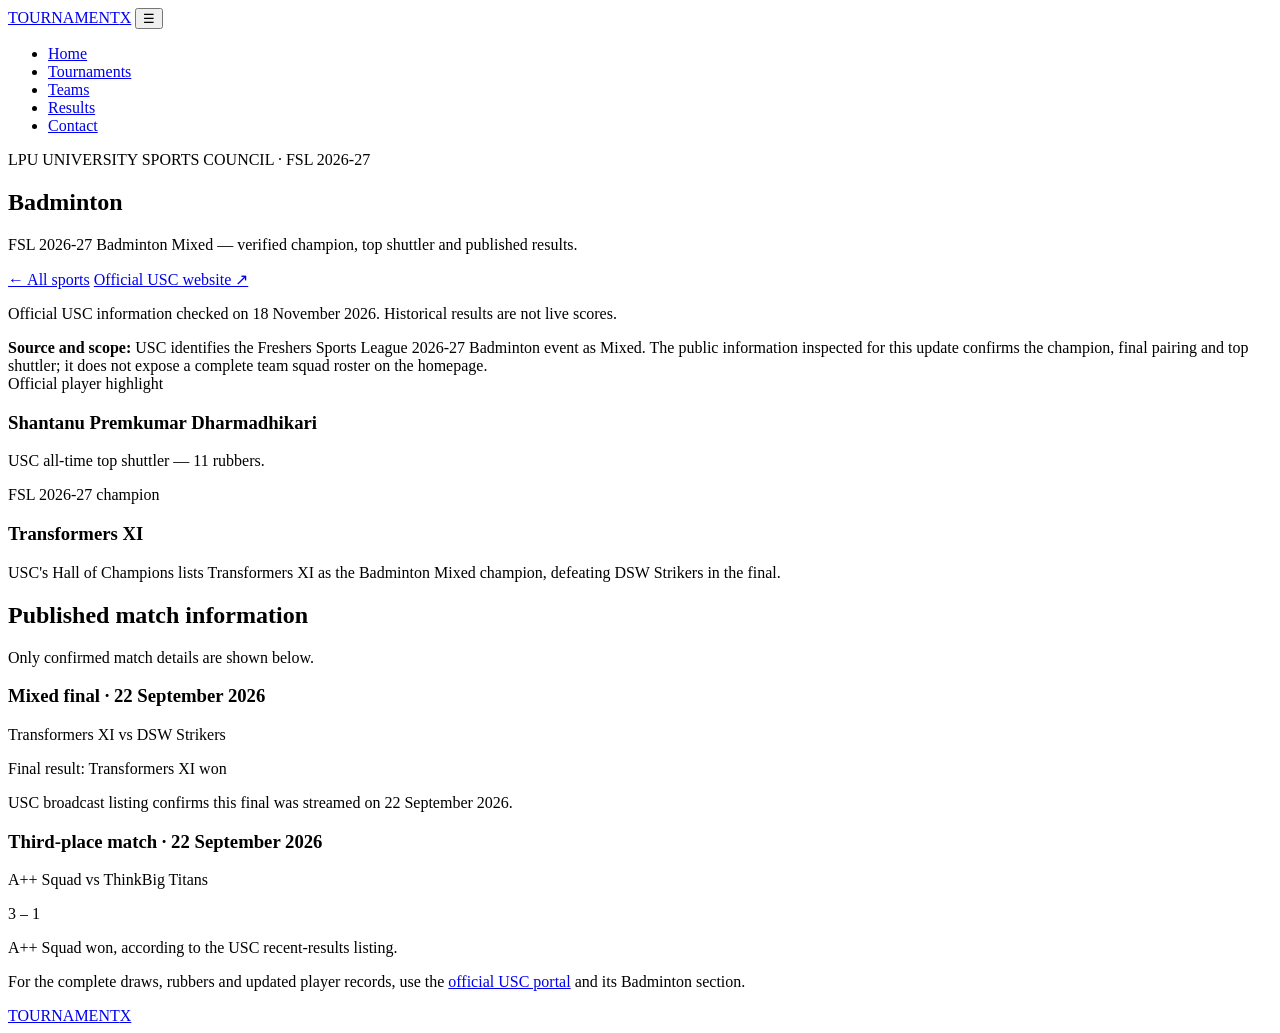
==== badminton.html @ f2d7cf5c "Add files via upload" ====
<!DOCTYPE html>
<html lang="en">
 <head>
  <meta charset="utf-8"/>
  <meta content="width=device-width, initial-scale=1.0" name="viewport"/>
  <title>Badminton | TOURNAMENTX</title>
  <link href="css/style.css" rel="stylesheet"/>
 </head>
 <body>
  <header class="site-header">
   <nav class="navbar container">
    <a class="brand" href="index.html">TOURNAMENT<span>X</span></a>
    <button aria-label="Open menu" class="menu-btn" id="menuBtn">☰</button>
    <ul class="nav-links" id="navLinks">
     <li><a href="index.html">Home</a></li>
     <li><a href="tournaments.html">Tournaments</a></li>
     <li><a href="teams.html">Teams</a></li>
     <li><a href="results.html">Results</a></li>
     <li><a href="contact.html">Contact</a></li>
    </ul>
   </nav>
  </header>
  <main>
   <section class="sport-page-hero">
    <div class="container">
     <p class="eyebrow">LPU UNIVERSITY SPORTS COUNCIL · FSL 2026-27</p>
     <h1>Badminton</h1>
     <p>FSL 2026-27 Badminton Mixed — verified champion, top shuttler and published results.</p>
     <div class="sport-page-actions">
      <a class="btn btn-primary" href="index.html">&larr; All sports</a>
      <a class="btn btn-outline" href="https://www.unisportscouncil.co.in/" rel="noopener" target="_blank">Official USC website &nearrow;</a>
     </div>
    </div>
   </section>
   <section class="section container sport-page-content">
    <p class="small-note">Official USC information checked on 18 November 2026. Historical results are not live scores.</p>
    <div class="source-note"><strong>Source and scope:</strong> USC identifies the Freshers Sports League 2026-27 Badminton event as Mixed. The public information inspected for this update confirms the champion, final pairing and top shuttler; it does not expose a complete team squad roster on the homepage.</div>
    <div class="sport-info-grid">
     <article class="official-info-card"><span class="data-status">Official player highlight</span><h3>Shantanu Premkumar Dharmadhikari</h3><p>USC all-time top shuttler — 11 rubbers.</p></article>
     <article class="official-info-card"><span class="data-status">FSL 2026-27 champion</span><h3>Transformers XI</h3><p>USC's Hall of Champions lists Transformers XI as the Badminton Mixed champion, defeating DSW Strikers in the final.</p></article>
    </div>
    <div class="sport-section-title"><h2>Published match information</h2><p>Only confirmed match details are shown below.</p></div>
    <div class="official-match-list">
     <article class="official-match-card"><h3>Mixed final · 22 September 2026</h3><p>Transformers XI vs DSW Strikers</p><div class="score">Final result: Transformers XI won</div><p>USC broadcast listing confirms this final was streamed on 22 September 2026.</p></article>
     <article class="official-match-card"><h3>Third-place match · 22 September 2026</h3><p>A++ Squad vs ThinkBig Titans</p><div class="score">3 – 1</div><p>A++ Squad won, according to the USC recent-results listing.</p></article>
    </div>
    <p class="source-note">For the complete draws, rubbers and updated player records, use the <a class="source-link" href="https://www.unisportscouncil.co.in/" target="_blank" rel="noopener">official USC portal</a> and its Badminton section.</p>
   </section>
  </main>

  <footer class="footer">
   <div class="container footer-inner">
    <a class="brand" href="index.html">TOURNAMENT<span>X</span></a>
   </div>
  </footer>
  <script src="js/script.js"></script>
 </body>
</html>
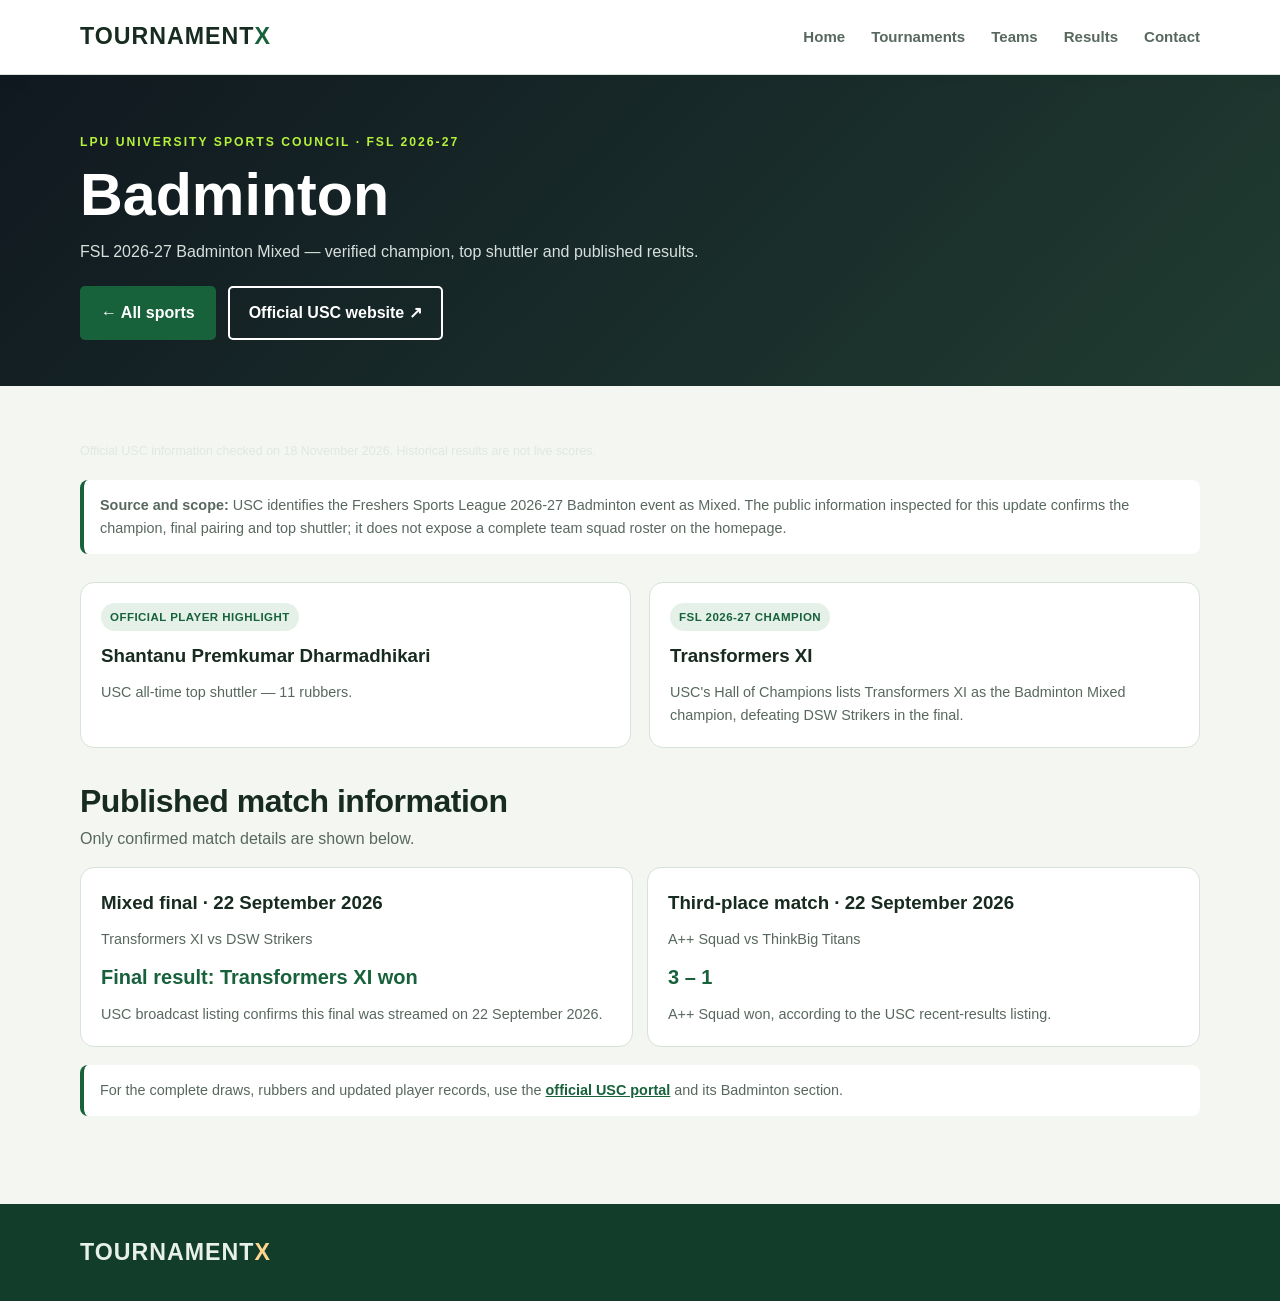
==== commit 1c5979f8: "fix css and js paths" ====
--- a/badminton.html
+++ b/badminton.html
@@ -4,7 +4,7 @@
   <meta charset="utf-8"/>
   <meta content="width=device-width, initial-scale=1.0" name="viewport"/>
   <title>Badminton | TOURNAMENTX</title>
-  <link href="css/style.css" rel="stylesheet"/>
+  <link href="./style.css" rel="stylesheet"/>
  </head>
  <body>
   <header class="site-header">
@@ -53,6 +53,6 @@
     <a class="brand" href="index.html">TOURNAMENT<span>X</span></a>
    </div>
   </footer>
-  <script src="js/script.js"></script>
+  <script src="./script.js"></script>
  </body>
 </html>
--- a/style.css
+++ b/style.css
@@ -0,0 +1,1306 @@
+@import url('https://fonts.googleapis.com/css2?family=Inter:wght@400;500;600;700;800;900&display=swap');
+
+/* 1. Colours and basic settings */
+:root {
+  --bg: #ffffff;
+  --panel: #ffffff;
+  --panel-soft: #f5f8f5;
+  --text: #17211a;
+  --muted: #526158;
+  --green: #246b38;
+  --green-light: #eaf4ec;
+  --line: #dce5de;
+}
+
+* {
+  box-sizing: border-box;
+  margin: 0;
+  padding: 0;
+}
+
+html {
+  scroll-behavior: smooth;
+}
+
+body {
+  font-family: Inter, Arial, sans-serif;
+  background: var(--bg);
+  color: var(--text);
+  line-height: 1.6;
+}
+
+a {
+  color: inherit;
+}
+
+.container {
+  width: min(1120px, 90%);
+  margin: auto;
+}
+
+/* 2. Header and navigation */
+.site-header {
+  position: sticky;
+  top: 0;
+  z-index: 10;
+  background: #ffffff;
+  border-bottom: 1px solid var(--line);
+}
+
+.navbar {
+  min-height: 74px;
+  display: flex;
+  align-items: center;
+  justify-content: space-between;
+}
+
+.brand {
+  text-decoration: none;
+  font-size: 1.45rem;
+  font-weight: 900;
+  letter-spacing: 1px;
+}
+
+.brand span {
+  color: var(--green);
+}
+
+.nav-links {
+  display: flex;
+  gap: 26px;
+  list-style: none;
+}
+
+.nav-links a {
+  color: var(--muted);
+  text-decoration: none;
+  font-size: .94rem;
+}
+
+.nav-links a:hover,
+.nav-links a.active {
+  color: var(--green);
+}
+
+.menu-btn {
+  display: none;
+  background: none;
+  border: 0;
+  color: var(--green);
+  font-size: 1.8rem;
+  cursor: pointer;
+}
+
+/* 3. Main hero section */
+.hero {
+  min-height: 550px;
+  display: flex;
+  align-items: center;
+  background:
+    linear-gradient(90deg, rgba(5, 10, 7, .88), rgba(5, 10, 7, .55)),
+    url('https://images.unsplash.com/photo-1461896836934-ffe607ba8211?w=1600') center/cover;
+}
+
+.hero-content {
+  padding: 75px 0;
+}
+
+.eyebrow {
+  color: var(--green);
+  font-size: .76rem;
+  font-weight: 800;
+  letter-spacing: 2px;
+  text-transform: uppercase;
+  margin-bottom: 12px;
+}
+
+.hero .eyebrow,
+.hero h1 span {
+  color: #c9f3d1;
+}
+
+.hero h1 {
+  font-size: clamp(2.7rem, 7vw, 5.2rem);
+  line-height: 1.04;
+  font-weight: 900;
+  letter-spacing: -2px;
+}
+
+.hero-text {
+  max-width: 540px;
+  color: #f1f5f2;
+  margin: 22px 0 28px;
+  font-size: 1.05rem;
+}
+
+.hero-actions {
+  display: flex;
+  gap: 12px;
+  flex-wrap: wrap;
+}
+
+.small-note {
+  font-size: .78rem;
+  color: #e0e8e1;
+  margin-top: 22px;
+}
+
+/* 4. Buttons */
+.btn {
+  display: inline-block;
+  padding: 12px 19px;
+  border: 2px solid transparent;
+  border-radius: 5px;
+  font-weight: 800;
+  text-decoration: none;
+  cursor: pointer;
+}
+
+.btn-primary {
+  background: var(--green);
+  color: #ffffff;
+}
+
+.btn-outline {
+  background: transparent;
+  border-color: #ffffff;
+  color: #ffffff;
+}
+
+.btn:hover {
+  transform: translateY(-2px);
+}
+
+/* 5. General sections and headings */
+.section {
+  padding: 64px 0;
+}
+
+.section-heading {
+  display: flex;
+  align-items: end;
+  justify-content: space-between;
+  gap: 20px;
+  margin-bottom: 26px;
+}
+
+.section h2,
+.section-heading h2 {
+  font-size: 2rem;
+  line-height: 1.2;
+}
+
+.text-link,
+.source-line a {
+  color: var(--green);
+  font-weight: 700;
+  text-decoration: none;
+}
+
+.page-title {
+  font-size: clamp(2.4rem, 6vw, 4rem);
+  line-height: 1.1;
+  margin-bottom: 14px;
+}
+
+.page-intro {
+  max-width: 760px;
+  color: var(--muted);
+  margin-bottom: 28px;
+}
+
+/* 6. Cards and grids */
+.sport-grid,
+.team-grid {
+  display: grid;
+  grid-template-columns: repeat(3, minmax(0, 1fr));
+  gap: 18px;
+}
+
+.cards-grid,
+.link-grid {
+  display: grid;
+  grid-template-columns: repeat(2, minmax(0, 1fr));
+  gap: 18px;
+}
+
+.sport-card,
+.event-card,
+.team-card,
+.info-card,
+.result-card {
+  background: var(--panel);
+  border: 1px solid var(--line);
+  border-radius: 10px;
+  padding: 22px;
+  box-shadow: 0 3px 12px rgba(20, 45, 25, .04);
+}
+
+.sport-card,
+.info-card {
+  transition: border-color .2s, transform .2s;
+}
+
+.sport-card:hover,
+.info-card:hover {
+  border-color: var(--green);
+  transform: translateY(-3px);
+}
+
+.sport-icon {
+  font-size: 2.2rem;
+  margin-bottom: 10px;
+}
+
+.sport-card h3,
+.info-card h3 {
+  margin-bottom: 5px;
+}
+
+.sport-card p,
+.info-card p,
+.event-card p,
+.team-card p {
+  color: var(--muted);
+  font-size: .92rem;
+}
+
+.info-card {
+  display: block;
+  text-decoration: none;
+}
+
+/* 7. Feature section */
+.feature-band {
+  background: var(--panel-soft);
+  border-top: 1px solid var(--line);
+  border-bottom: 1px solid var(--line);
+}
+
+.feature-content {
+  padding: 45px 0;
+  display: flex;
+  align-items: center;
+  justify-content: space-between;
+  gap: 28px;
+}
+
+.feature-content p:not(.eyebrow) {
+  max-width: 620px;
+  color: var(--muted);
+  margin-top: 10px;
+}
+
+/* 8. Notices, events and status labels */
+.notice {
+  background: var(--green-light);
+  border-left: 4px solid var(--green);
+  padding: 14px 18px;
+  color: #244b2d;
+  border-radius: 4px;
+  margin: 22px 0 28px;
+  font-size: .9rem;
+}
+
+.event-card h2 {
+  font-size: 1.35rem;
+  margin: 14px 0 8px;
+}
+
+.event-card .meta {
+  color: var(--muted);
+  font-size: .85rem;
+  margin: 14px 0;
+}
+
+.status {
+  display: inline-block;
+  font-size: .72rem;
+  font-weight: 800;
+  padding: 5px 9px;
+  border-radius: 20px;
+  background: var(--green-light);
+  color: #205b30;
+}
+
+.status.progress {
+  background: #f3f3df;
+  color: #625a16;
+}
+
+.status.info {
+  background: #eaf3fa;
+  color: #245b80;
+}
+
+/* 9. Teams and results */
+.team-card {
+  text-align: center;
+}
+
+.team-badge {
+  width: 76px;
+  height: 76px;
+  margin: 0 auto 14px;
+  border-radius: 50%;
+  display: grid;
+  place-items: center;
+  background: var(--green-light);
+  color: var(--green);
+  font-weight: 900;
+  font-size: 1.2rem;
+}
+
+.team-card h2 {
+  font-size: 1.15rem;
+}
+
+.result-list {
+  display: grid;
+  gap: 14px;
+}
+
+.result-card {
+  display: flex;
+  justify-content: space-between;
+  align-items: center;
+  gap: 20px;
+}
+
+.result-card h2 {
+  font-size: 1.05rem;
+  margin-top: 5px;
+}
+
+.result-card h2 span {
+  float: right;
+  margin-left: 30px;
+  color: var(--muted);
+}
+
+.result-card h2 span.winner,
+.result-label {
+  color: var(--green);
+}
+
+.result-label {
+  font-size: .82rem;
+  font-weight: 800;
+}
+
+.meta,
+.source-line {
+  color: var(--muted);
+  font-size: .85rem;
+}
+
+.source-line {
+  margin-top: 25px;
+}
+
+/* 10. Contact form */
+.contact-form {
+  max-width: 620px;
+  padding: 25px;
+  display: grid;
+  gap: 10px;
+  background: var(--panel);
+  border: 1px solid var(--line);
+  border-radius: 10px;
+}
+
+.contact-form label {
+  font-weight: 700;
+  margin-top: 8px;
+}
+
+.contact-form input,
+.contact-form textarea {
+  width: 100%;
+  padding: 12px;
+  border: 1px solid #bdcbbf;
+  border-radius: 5px;
+  background: #ffffff;
+  color: var(--text);
+  font: inherit;
+}
+
+.contact-form input::placeholder,
+.contact-form textarea::placeholder {
+  color: #647168;
+}
+
+.contact-form button {
+  margin-top: 12px;
+}
+
+.contact-info {
+  max-width: 620px;
+  margin-top: 20px;
+}
+
+/* 11. Footer */
+.footer {
+  padding: 30px 0;
+  background: var(--panel-soft);
+  border-top: 1px solid var(--line);
+}
+
+.footer-inner {
+  display: grid;
+  gap: 8px;
+}
+
+.footer p {
+  color: var(--muted);
+  font-size: .85rem;
+}
+
+/* 12. Keyboard accessibility */
+a:focus-visible,
+button:focus-visible,
+input:focus-visible,
+textarea:focus-visible {
+  outline: 3px solid #176b35;
+  outline-offset: 3px;
+}
+
+/* 13. Laptop layout (small and medium laptop screens) */
+@media (min-width: 761px) and (max-width: 1100px) {
+  .container {
+    width: 92%;
+  }
+
+  .nav-links {
+    gap: 16px;
+  }
+
+  .brand {
+    font-size: 1.3rem;
+  }
+
+  .section {
+    padding: 54px 0;
+  }
+
+  .sport-grid,
+  .team-grid {
+    grid-template-columns: repeat(2, minmax(0, 1fr));
+  }
+
+  .cards-grid,
+  .link-grid {
+    grid-template-columns: repeat(2, minmax(0, 1fr));
+  }
+
+  .hero {
+    min-height: 500px;
+  }
+
+  .hero h1 {
+    font-size: clamp(2.6rem, 5.5vw, 4.4rem);
+  }
+}
+
+/* 14. Tablet and mobile layout */
+@media (max-width: 760px) {
+  .menu-btn {
+    display: block;
+  }
+
+  .nav-links {
+    display: none;
+    position: absolute;
+    top: 74px;
+    left: 0;
+    width: 100%;
+    padding: 20px 5%;
+    background: #ffffff;
+    border-bottom: 1px solid var(--line);
+    flex-direction: column;
+    gap: 16px;
+  }
+
+  .nav-links.show {
+    display: flex;
+  }
+
+  .sport-grid,
+  .team-grid,
+  .cards-grid,
+  .link-grid {
+    grid-template-columns: repeat(2, minmax(0, 1fr));
+  }
+
+  .feature-content {
+    align-items: flex-start;
+    flex-direction: column;
+  }
+
+  .result-card {
+    align-items: flex-start;
+    flex-direction: column;
+  }
+}
+
+@media (max-width: 480px) {
+  .sport-grid,
+  .team-grid,
+  .cards-grid,
+  .link-grid {
+    grid-template-columns: 1fr;
+  }
+
+  .hero {
+    min-height: 500px;
+  }
+
+  .result-card h2 span {
+    margin-left: 12px;
+  }
+}
+
+/* Respect reduced-motion preferences */
+@media (prefers-reduced-motion: reduce) {
+  html {
+    scroll-behavior: auto;
+  }
+
+  *,
+  *::before,
+  *::after {
+    transition-duration: .01ms !important;
+    animation-duration: .01ms !important;
+    animation-iteration-count: 1 !important;
+  }
+}
+
+
+/* Home hero: LPU branding with a rich campus-inspired background */
+.hero {
+  position: relative;
+  overflow: hidden;
+  background: linear-gradient(120deg, #123d2b 0%, #176044 58%, #e9a23b 150%);
+}
+
+.hero-content {
+  position: relative;
+  padding-right: 430px;
+}
+
+.hero-logo {
+  position: absolute;
+  right: 0;
+  top: 50%;
+  width: min(390px, 38%);
+  height: auto;
+  transform: translateY(-50%);
+  display: block;
+  padding: 14px;
+  border-radius: 14px;
+  background: #ffffff;
+  box-shadow: 0 18px 45px rgba(0, 0, 0, .22);
+}
+
+.hero .eyebrow {
+  color: #f7c978;
+}
+
+.hero h1 span {
+  color: #ffd38a;
+}
+
+.hero .btn-primary {
+  background: #f2a43a;
+  color: #1c2b21;
+}
+
+.hero .btn-outline {
+  border-color: #ffffff;
+  color: #ffffff;
+}
+
+@media (max-width: 900px) {
+  .hero-content {
+    padding-right: 340px;
+  }
+
+  .hero-logo {
+    width: min(310px, 34%);
+  }
+}
+
+@media (max-width: 760px) {
+  .hero-content {
+    padding-right: 0;
+  }
+
+  .hero-logo {
+    position: static;
+    transform: none;
+    width: min(100%, 360px);
+    margin-top: 30px;
+  }
+}
+
+
+/* PREMIUM LPU CAMPUS SPORTS THEME */
+:root {
+  --bg: #f3f6f1;
+  --panel: #ffffff;
+  --panel-soft: #eaf1e9;
+  --text: #172b20;
+  --muted: #58685e;
+  --green: #17613b;
+  --green-light: #e5f1e8;
+  --line: #d7e2d8;
+  --gold: #e9a83b;
+}
+
+/* Overall page appearance */
+body {
+  background: var(--bg);
+  color: var(--text);
+}
+
+::selection {
+  background: #cce5d2;
+  color: #143b25;
+}
+
+/* Header */
+.site-header {
+  background: rgba(255, 255, 255, .96);
+  border-bottom: 1px solid var(--line);
+  box-shadow: 0 3px 16px rgba(20, 55, 32, .05);
+}
+
+.brand span {
+  color: var(--green);
+}
+
+.nav-links a {
+  font-weight: 600;
+  transition: color .2s ease;
+}
+
+.nav-links a:hover,
+.nav-links a.active {
+  color: var(--green);
+}
+
+/* Hero stays bold and sporty */
+.hero {
+  background:
+    radial-gradient(circle at 80% 20%, rgba(233, 168, 59, .18), transparent 32%),
+    linear-gradient(120deg, #103b2a 0%, #176044 58%, #214b36 100%);
+}
+
+.hero .eyebrow {
+  color: #ffd58f;
+}
+
+.hero h1 span {
+  color: #ffd58f;
+}
+
+.hero-text {
+  color: #edf5ef;
+}
+
+.hero .btn-primary {
+  background: var(--gold);
+  color: #1b2b20;
+  box-shadow: 0 5px 16px rgba(0, 0, 0, .14);
+}
+
+.hero .btn-primary:hover {
+  background: #f4bd62;
+}
+
+.hero .btn-outline {
+  border-color: rgba(255, 255, 255, .8);
+  color: #ffffff;
+}
+
+.hero-logo {
+  border: 1px solid rgba(255, 255, 255, .65);
+  box-shadow: 0 20px 50px rgba(0, 0, 0, .25);
+}
+
+/* Section spacing and headings */
+.section {
+  padding-top: 72px;
+  padding-bottom: 72px;
+}
+
+.section-heading {
+  margin-bottom: 30px;
+}
+
+.section h2,
+.section-heading h2 {
+  color: var(--text);
+  letter-spacing: -.5px;
+}
+
+.eyebrow {
+  color: var(--green);
+}
+
+/* Cards */
+.sport-card,
+.event-card,
+.team-card,
+.info-card,
+.result-card,
+.contact-form {
+  background: var(--panel);
+  border: 1px solid var(--line);
+  border-radius: 14px;
+  box-shadow: 0 5px 20px rgba(28, 58, 37, .055);
+}
+
+.sport-card:hover,
+.info-card:hover {
+  border-color: #8bb99a;
+  box-shadow: 0 12px 28px rgba(28, 80, 45, .10);
+  transform: translateY(-4px);
+}
+
+.sport-card h3,
+.info-card h3,
+.event-card h2,
+.team-card h2,
+.result-card h2 {
+  color: var(--text);
+}
+
+.sport-card p,
+.info-card p,
+.event-card p,
+.team-card p,
+.page-intro,
+.meta,
+.source-line {
+  color: var(--muted);
+}
+
+/* Soft green feature and notice areas */
+.feature-band {
+  background: linear-gradient(120deg, #e8f1e8, #f2f6ef);
+  border-color: var(--line);
+}
+
+.notice {
+  background: #e8f2e9;
+  border-left-color: var(--green);
+  color: #244b31;
+  border-radius: 8px;
+}
+
+/* Status labels */
+.status {
+  background: #e3f1e6;
+  color: #1c6337;
+}
+
+.status.progress {
+  background: #fff3d9;
+  color: #77510b;
+}
+
+.status.info {
+  background: #e7f0f8;
+  color: #245b80;
+}
+
+/* Team badges and result highlights */
+.team-badge {
+  background: linear-gradient(145deg, #e4f1e7, #cfe5d4);
+  color: var(--green);
+}
+
+.result-card h2 span.winner,
+.result-label,
+.text-link,
+.source-line a {
+  color: var(--green);
+}
+
+/* Form controls */
+.contact-form input,
+.contact-form textarea {
+  background: #ffffff;
+  color: var(--text);
+  border-color: #c8d7cb;
+  border-radius: 7px;
+}
+
+.contact-form input:focus,
+.contact-form textarea:focus {
+  border-color: var(--green);
+}
+
+/* Footer */
+.footer {
+  background: #123d2b;
+  border-top: 0;
+}
+
+.footer,
+.footer p {
+  color: #e7f0e9;
+}
+
+.footer .brand span {
+  color: #ffd58f;
+}
+
+/* Keyboard focus */
+a:focus-visible,
+button:focus-visible,
+input:focus-visible,
+textarea:focus-visible {
+  outline: 3px solid var(--gold);
+  outline-offset: 3px;
+}
+
+/* Responsive navigation matches the new theme */
+@media (max-width: 760px) {
+  .nav-links {
+    background: #ffffff;
+    border-bottom: 1px solid var(--line);
+    box-shadow: 0 10px 20px rgba(20, 55, 32, .08);
+  }
+
+  .section {
+    padding-top: 52px;
+    padding-bottom: 52px;
+  }
+}
+
+
+/* RESPONSIVE LAYOUT FOR ALL WEBSITE PAGES
+   Covers laptops, tablets and mobile screens. */
+
+/* Prevent content from stretching or causing horizontal scrolling */
+html,
+body {
+  width: 100%;
+  max-width: 100%;
+  overflow-x: hidden;
+}
+
+img,
+video,
+iframe {
+  max-width: 100%;
+}
+
+.container {
+  width: min(1120px, 92%);
+}
+
+/* Laptop screens: 761px to 1100px */
+@media (min-width: 761px) and (max-width: 1100px) {
+  .container {
+    width: 92%;
+  }
+
+  .navbar {
+    gap: 18px;
+  }
+
+  .nav-links {
+    gap: clamp(12px, 1.8vw, 20px);
+  }
+
+  .nav-links a {
+    font-size: .88rem;
+  }
+
+  .brand {
+    font-size: 1.25rem;
+    white-space: nowrap;
+  }
+
+  .hero {
+    min-height: 500px;
+  }
+
+  .hero-content {
+    padding-top: 60px;
+    padding-bottom: 60px;
+  }
+
+  .hero h1 {
+    font-size: clamp(2.5rem, 5vw, 4rem);
+  }
+
+  .hero-logo {
+    width: min(300px, 32%);
+  }
+
+  .section {
+    padding-top: 56px;
+    padding-bottom: 56px;
+  }
+
+  .sport-grid,
+  .team-grid {
+    grid-template-columns: repeat(2, minmax(0, 1fr));
+  }
+
+  .cards-grid,
+  .link-grid {
+    grid-template-columns: repeat(2, minmax(0, 1fr));
+  }
+
+  .feature-content {
+    gap: 24px;
+  }
+
+  .result-card {
+    gap: 16px;
+  }
+
+  .result-card h2 span {
+    margin-left: 18px;
+  }
+
+  .contact-form,
+  .contact-info {
+    max-width: 100%;
+  }
+}
+
+/* Small laptops and tablets */
+@media (min-width: 761px) and (max-width: 900px) {
+  .nav-links {
+    gap: 10px;
+  }
+
+  .nav-links a {
+    font-size: .82rem;
+  }
+
+  .hero-content {
+    padding-right: 300px;
+  }
+
+  .hero-logo {
+    width: 270px;
+  }
+}
+
+/* Tablet and mobile navigation */
+@media (max-width: 760px) {
+  .container {
+    width: 90%;
+  }
+
+  .navbar {
+    min-height: 68px;
+  }
+
+  .nav-links {
+    top: 68px;
+  }
+
+  .hero {
+    min-height: auto;
+  }
+
+  .hero-content {
+    padding: 54px 0;
+  }
+
+  .hero-logo {
+    position: static;
+    display: block;
+    width: min(100%, 340px);
+    margin: 28px auto 0;
+    transform: none;
+  }
+
+  .section-heading {
+    align-items: flex-start;
+    flex-direction: column;
+  }
+
+  .result-card {
+    width: 100%;
+    min-width: 0;
+  }
+
+  .result-card > div {
+    width: 100%;
+    min-width: 0;
+  }
+
+  .result-card h2 {
+    overflow-wrap: anywhere;
+  }
+
+  .contact-form {
+    width: 100%;
+  }
+}
+
+/* Phones */
+@media (max-width: 480px) {
+  .container {
+    width: 90%;
+  }
+
+  .hero h1 {
+    font-size: clamp(2.25rem, 11vw, 3.2rem);
+    letter-spacing: -1px;
+  }
+
+  .hero-text {
+    font-size: .98rem;
+  }
+
+  .hero-actions {
+    flex-direction: column;
+    align-items: stretch;
+  }
+
+  .hero-actions .btn {
+    text-align: center;
+  }
+
+  .page-title {
+    font-size: clamp(2rem, 10vw, 2.8rem);
+  }
+
+  .section h2,
+  .section-heading h2 {
+    font-size: 1.65rem;
+  }
+
+  .sport-grid,
+  .team-grid,
+  .cards-grid,
+  .link-grid {
+    grid-template-columns: minmax(0, 1fr);
+  }
+
+  .sport-card,
+  .event-card,
+  .team-card,
+  .info-card,
+  .result-card,
+  .contact-form {
+    padding: 18px;
+  }
+
+  .result-card h2 span {
+    margin-left: 10px;
+  }
+
+  .contact-form input,
+  .contact-form textarea {
+    font-size: 16px;
+  }
+}
+
+/* Extra-wide desktop screens */
+@media (min-width: 1400px) {
+  .container {
+    width: min(1200px, 90%);
+  }
+}
+
+
+/* Clickable sport cards and the team / match details panel */
+.sport-card[data-sport] {
+  cursor: pointer;
+  position: relative;
+  outline-offset: 4px;
+}
+
+.sport-card[data-sport]::after {
+  content: "VIEW TEAMS & SCORES  →";
+  display: block;
+  margin-top: 14px;
+  color: var(--green);
+  font-size: .72rem;
+  font-weight: 800;
+  letter-spacing: .6px;
+}
+
+.sport-card[data-sport]:focus-visible,
+.sport-card[data-sport].selected {
+  outline: 3px solid var(--green);
+  border-color: var(--green);
+}
+
+.sport-details[hidden] {
+  display: none;
+}
+
+/* Dedicated sport pages and linked sport cards */
+.sport-card {
+  display: block;
+  color: inherit;
+  text-decoration: none;
+  cursor: pointer;
+}
+
+.sport-card:hover,
+.sport-card:focus-visible {
+  border-color: var(--green);
+  transform: translateY(-4px);
+  outline: 3px solid rgba(182, 242, 58, .28);
+  outline-offset: 2px;
+}
+
+.sport-card-link {
+  display: inline-block;
+  margin-top: 14px;
+  color: var(--green);
+  font-weight: 800;
+  font-size: .88rem;
+}
+
+.sport-page-hero {
+  padding: 58px 0 46px;
+  background: linear-gradient(135deg, #101820, #203c31);
+  color: #fff;
+}
+
+.sport-page-hero h1 {
+  margin: 8px 0 12px;
+  color: #fff;
+  font-size: clamp(2.2rem, 5vw, 3.7rem);
+  line-height: 1.05;
+}
+
+.sport-page-hero p {
+  max-width: 720px;
+  color: #d7e0dc;
+}
+
+.sport-page-hero .eyebrow {
+  color: #b6f23a;
+}
+
+.sport-page-content {
+  padding-top: 34px;
+  padding-bottom: 60px;
+}
+
+.sport-info-grid {
+  display: grid;
+  grid-template-columns: repeat(2, minmax(0, 1fr));
+  gap: 18px;
+}
+
+.official-team-card,
+.official-match-card,
+.official-info-card {
+  padding: 20px;
+  border: 1px solid var(--line);
+  border-radius: 14px;
+  background: var(--panel);
+}
+
+.official-team-card h3,
+.official-match-card h3,
+.official-info-card h3 {
+  margin-bottom: 10px;
+  color: var(--text);
+}
+
+.official-team-card ul {
+  display: grid;
+  grid-template-columns: repeat(2, minmax(0, 1fr));
+  gap: 8px 18px;
+  padding-left: 18px;
+  color: var(--muted);
+  font-size: .88rem;
+}
+
+.official-team-card a,
+.official-info-card a,
+.source-link {
+  color: var(--green);
+  font-weight: 800;
+}
+
+.official-match-list {
+  display: grid;
+  grid-template-columns: repeat(2, minmax(0, 1fr));
+  gap: 14px;
+}
+
+.official-match-card .score {
+  margin: 10px 0;
+  color: var(--green);
+  font-size: 1.25rem;
+  font-weight: 900;
+}
+
+.official-match-card p,
+.official-info-card p {
+  color: var(--muted);
+  font-size: .9rem;
+}
+
+.source-note {
+  margin: 18px 0 28px;
+  padding: 14px 16px;
+  border-left: 4px solid var(--green);
+  border-radius: 8px;
+  background: var(--panel);
+  color: var(--muted);
+  font-size: .9rem;
+}
+
+.data-status {
+  display: inline-block;
+  margin-bottom: 10px;
+  padding: 5px 9px;
+  border-radius: 999px;
+  background: var(--green-light);
+  color: var(--green);
+  font-size: .72rem;
+  font-weight: 900;
+  letter-spacing: .04em;
+  text-transform: uppercase;
+}
+
+.sport-section-title {
+  margin: 34px 0 16px;
+}
+
+.sport-section-title h2 {
+  margin-bottom: 5px;
+}
+
+.sport-section-title p {
+  color: var(--muted);
+}
+
+.sport-page-actions {
+  display: flex;
+  flex-wrap: wrap;
+  gap: 12px;
+  margin-top: 22px;
+}
+
+@media (max-width: 760px) {
+  .sport-info-grid,
+  .official-match-list {
+    grid-template-columns: 1fr;
+  }
+}
+
+@media (max-width: 480px) {
+  .official-team-card ul {
+    grid-template-columns: 1fr;
+  }
+}
